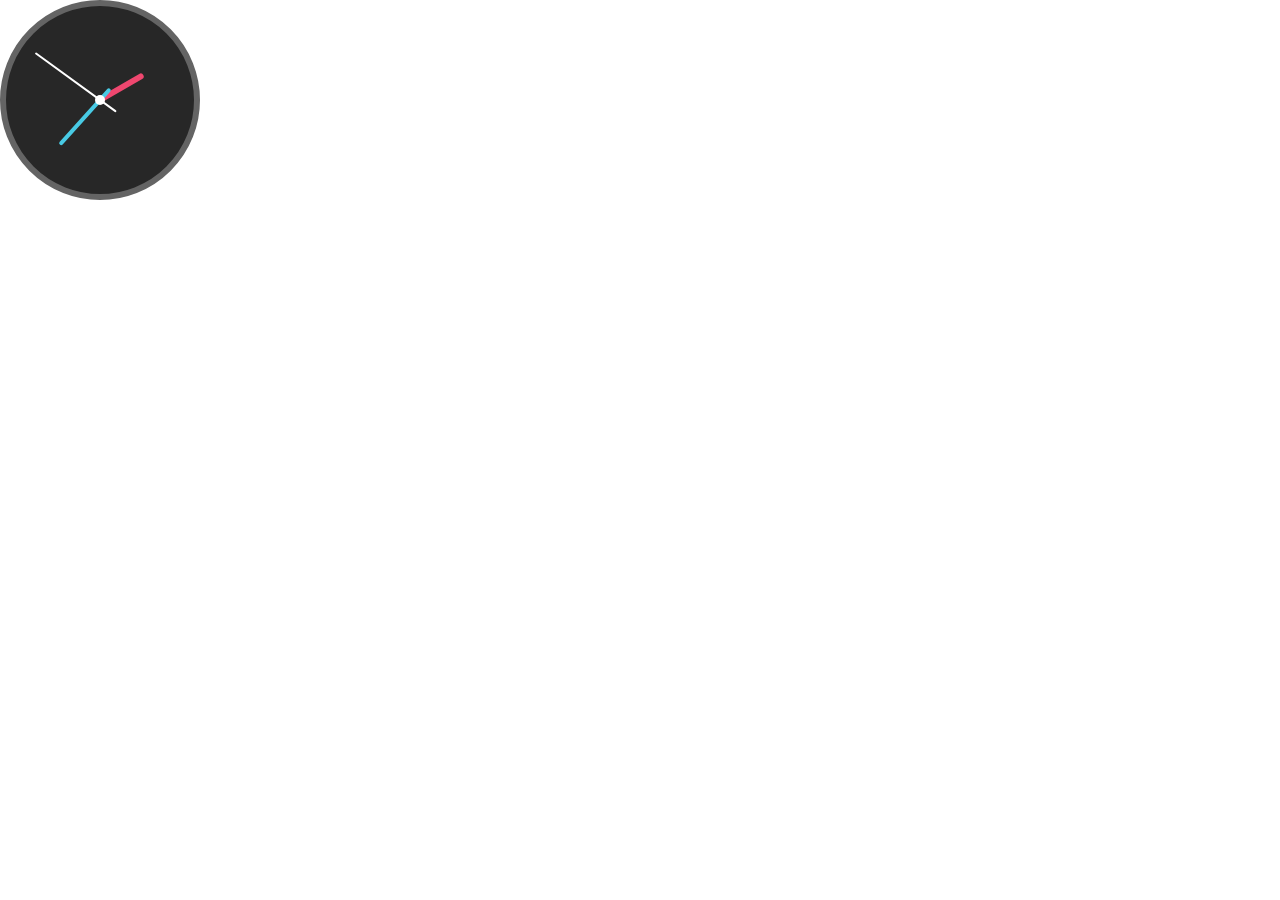
==== clock/index.html @ a365fdb8 "main" ====
<!DOCTYPE html>
<html lang="en">
<head>
    <meta charset="UTF-8">
    <meta http-equiv="X-UA-Compatible" content="IE=edge">
    <meta name="viewport" content="width=device-width, initial-scale=1.0">
    <link rel="stylesheet" href="main.css">
    <title>Document</title>
</head>
<body>

    <div class="clock">
        <div id="hourbar">
            <div class="indicator"></div>
        </div>
        <div id="minbar">
            <div class="indicator"></div>
        </div>
        <div id="secbar">
            <div class="indicator"></div>
        </div>
        <div class="centerdot"></div>
        <!-- <div id="minbar"></div> -->
        <!-- <div id="hourbar"></div> -->
    </div>
    
    <script src="main.js"></script>
</body>
</html>
---- clock/main.css ----
* {
    margin: 0;
    padding: 0;
    box-sizing: border-box;
}


.clock {
    display: flex;
    align-items: center;
    justify-content: center;
    background: rgb(39, 39, 39) ;
    border: solid 6px rgb(100, 100, 100) ;
    border-radius: 50%;
    width: 200px;
    height: 200px;
}

.clock > div {
    position: absolute;
    transition: 0.3s;
}
.centerdot {
    background-color: #ffffff;
    width: 10px;
    height: 10px;
    border-radius: 50%;
}
#secbar {
    width: 160px;
    height: 160px;
}
#secbar .indicator {
    position: relative;
    top: 0%;
    left: calc(50% - 2px / 2);
    width: 2px;
    height: 100px;
    background: #ffffff;
    border-radius: 100px;
}

#minbar {
    width: 160px;
    height: 120px;
}

#minbar .indicator {
    position: relative;
    top: 0%;
    left: calc(50% - 3.5px / 2);
    width: 3.5px;
    height: 75px;
    background: #48cae4;
    border-radius: 30px;
}

#hourbar {
    width: 160px;
    height: 100px;
}

#hourbar .indicator {
    position: relative;
    top: 0%;
    left: calc(50% - 5.5px / 2);
    width: 5.5px;
    height: 50px;
    background: #ef476f;
    border-radius: 30px;
}
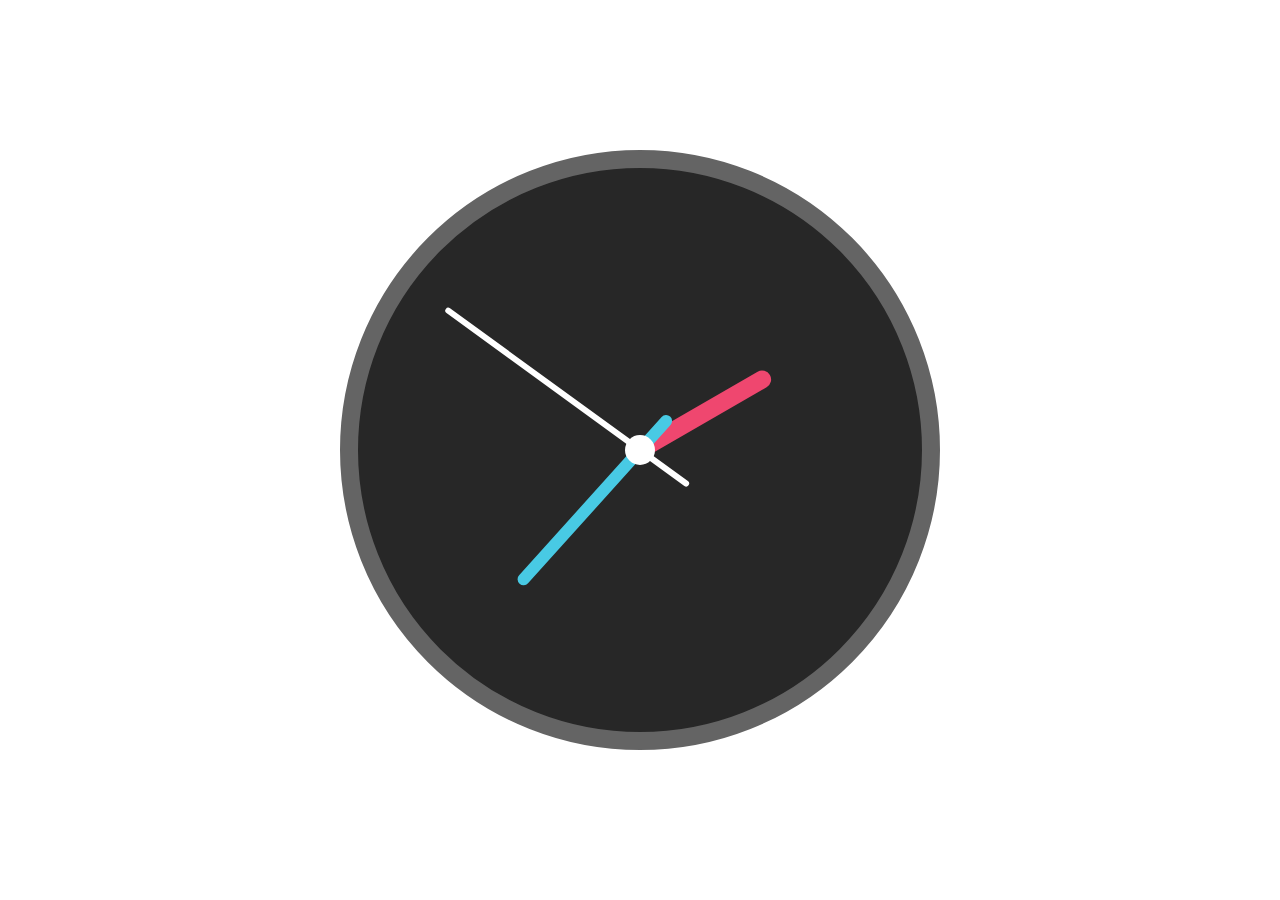
==== commit 9c960365: "center content" ====
--- a/clock/index.html
+++ b/clock/index.html
@@ -9,20 +9,23 @@
 </head>
 <body>
 
-    <div class="clock">
-        <div id="hourbar">
-            <div class="indicator"></div>
+    <main>
+        <div class="clock">
+            <div id="hourbar">
+                <div class="indicator"></div>
+            </div>
+            <div id="minbar">
+                <div class="indicator"></div>
+            </div>
+            <div id="secbar">
+                <div class="indicator"></div>
+            </div>
+            <div class="centerdot"></div>
+            <!-- <div id="minbar"></div> -->
+            <!-- <div id="hourbar"></div> -->
         </div>
-        <div id="minbar">
-            <div class="indicator"></div>
-        </div>
-        <div id="secbar">
-            <div class="indicator"></div>
-        </div>
-        <div class="centerdot"></div>
-        <!-- <div id="minbar"></div> -->
-        <!-- <div id="hourbar"></div> -->
-    </div>
+    </main>
+    
     
     <script src="main.js"></script>
 </body>
--- a/clock/main.css
+++ b/clock/main.css
@@ -4,6 +4,13 @@
     box-sizing: border-box;
 }
 
+main {
+    width: 100vw;
+    height: 100vh;
+    display: flex;
+    align-items: center;
+    justify-content: center;
+}
 
 .clock {
     display: flex;
@@ -14,11 +21,11 @@
     border-radius: 50%;
     width: 200px;
     height: 200px;
+    scale: 3;
 }
 
 .clock > div {
     position: absolute;
-    transition: 0.3s;
 }
 .centerdot {
     background-color: #ffffff;
